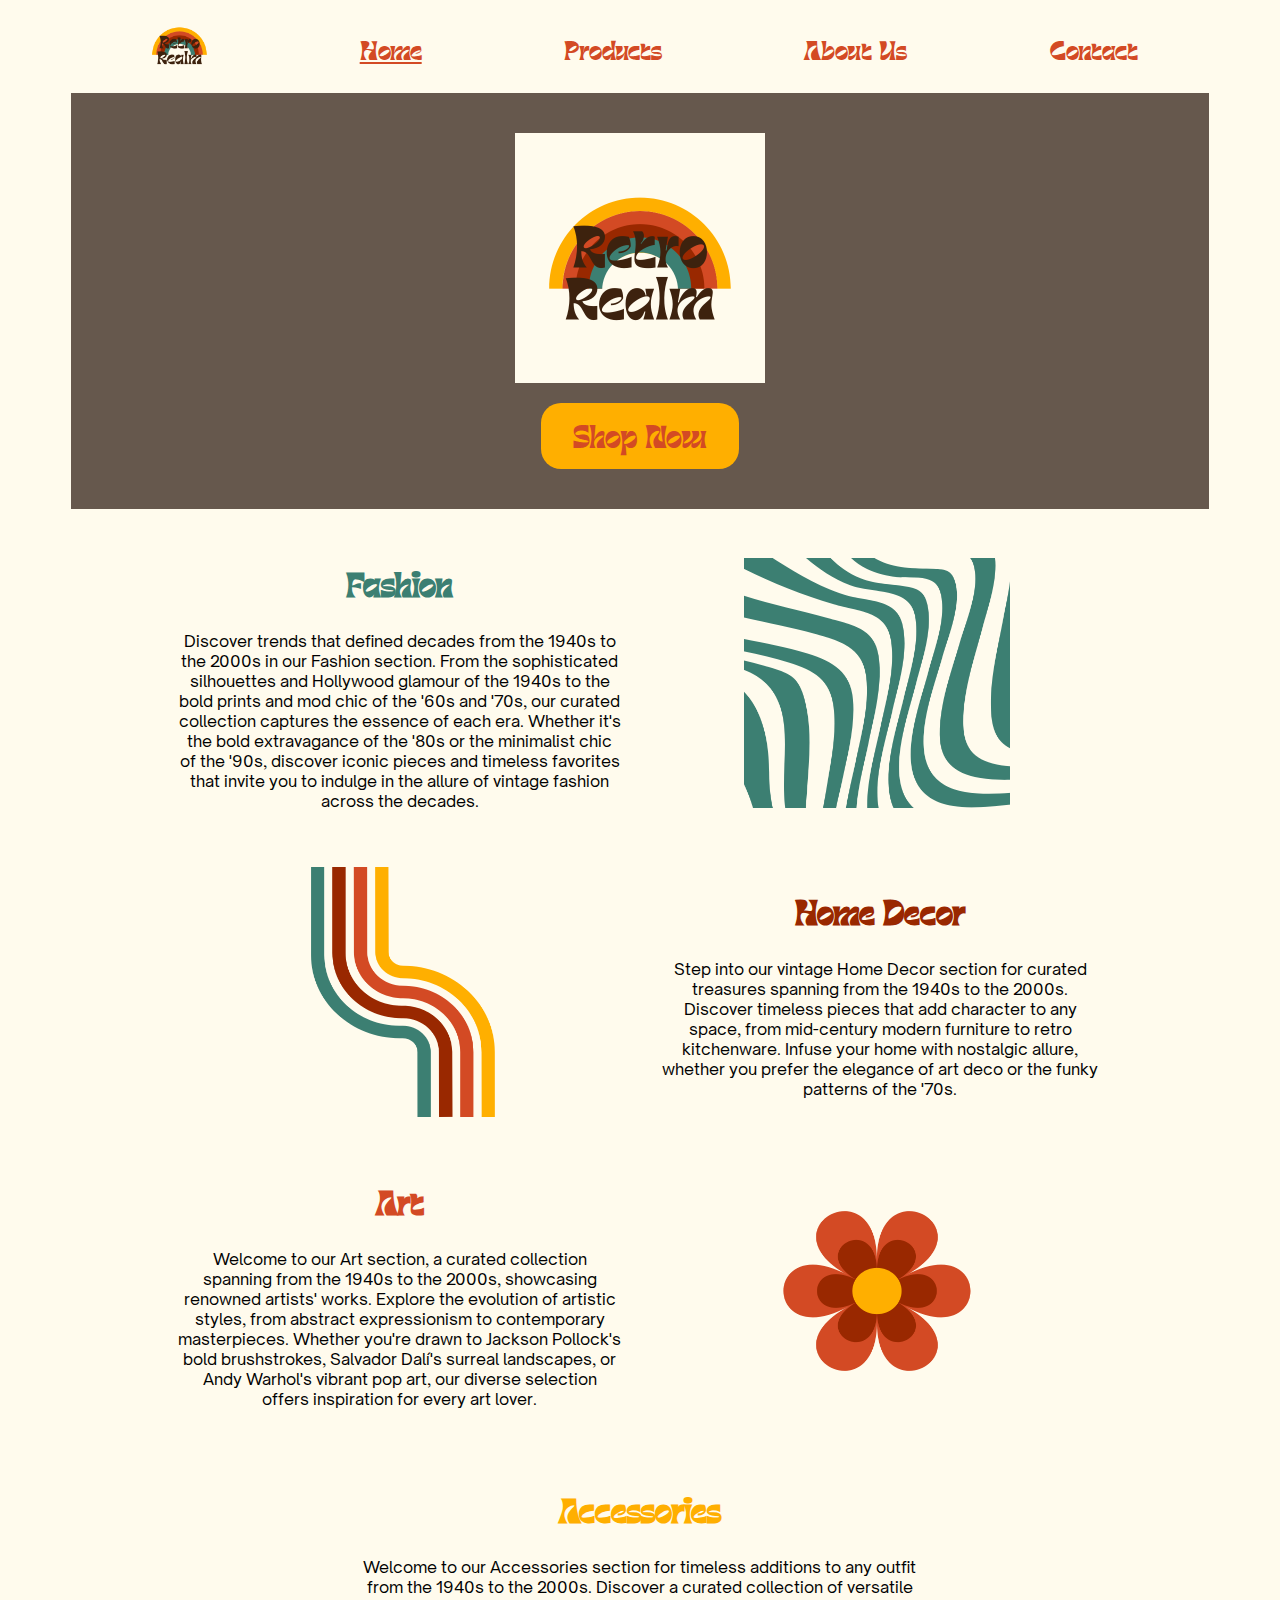
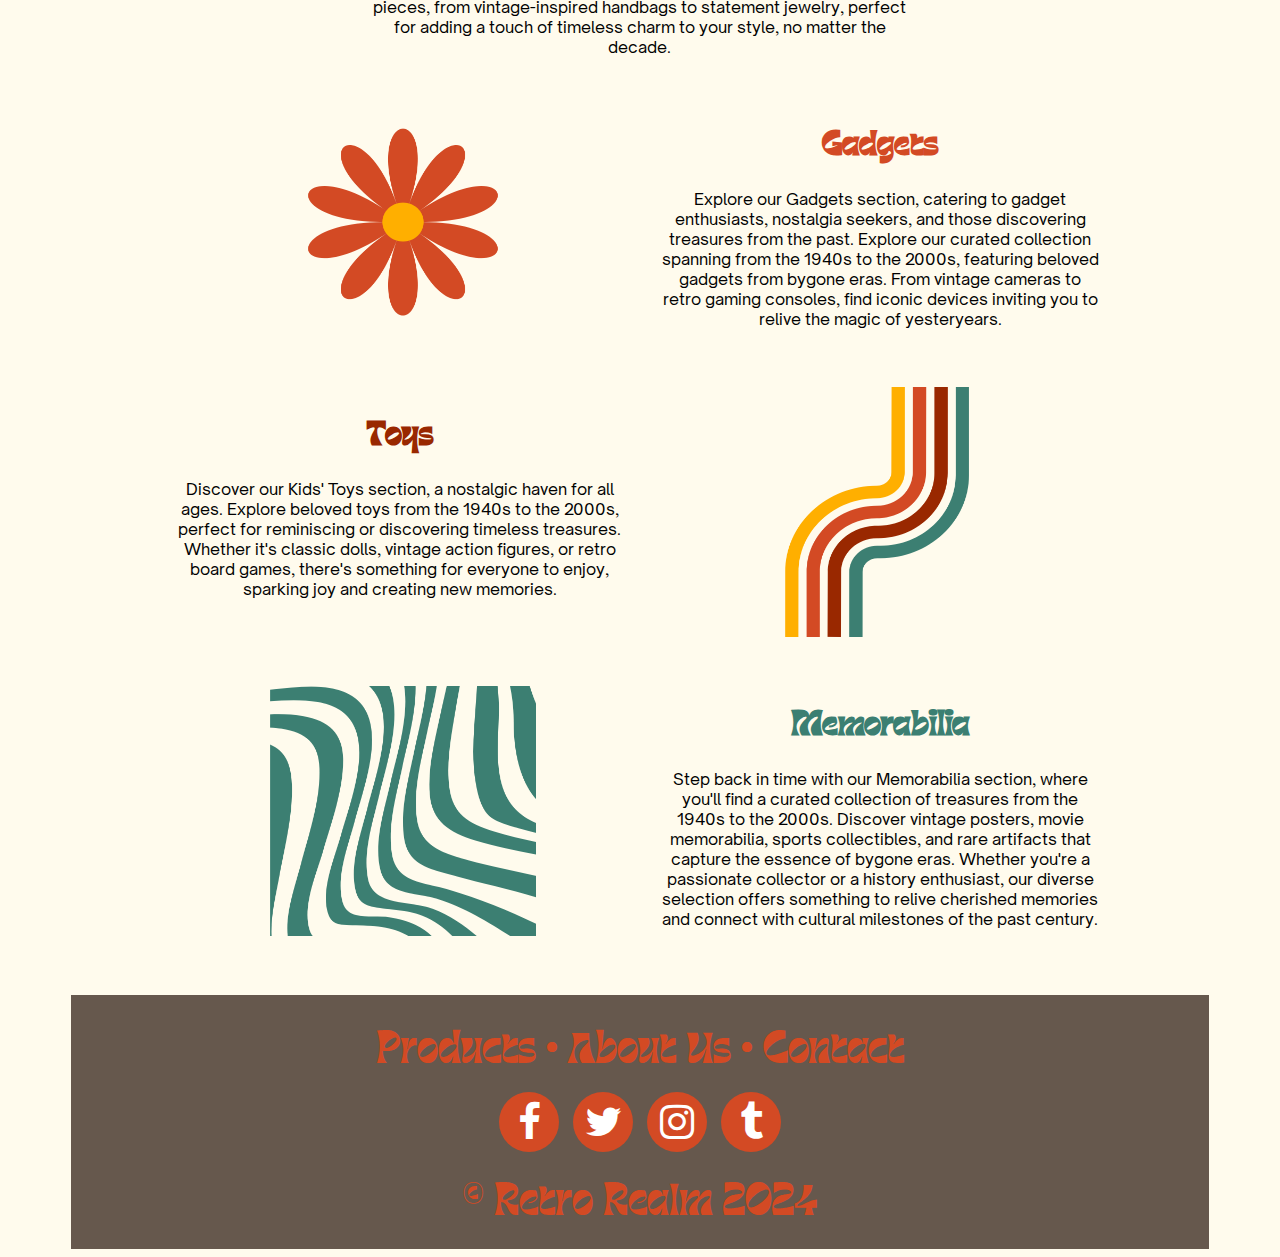
==== index.html @ 14c00068 "first commit" ====
<!DOCTYPE html>
<html lang="en">

<head>
    <meta charset="UTF-8">
    <meta name="viewport" content="width=device-width, initial-scale=1.0">
    <title>Retro Realm Homepage</title>
    <link rel="stylesheet" href="style.css">
    <link rel="stylesheet" href="https://cdnjs.cloudflare.com/ajax/libs/font-awesome/4.7.0/css/font-awesome.min.css">

</head>

<body>
    <div class="wrapper">
        <nav>
            <a href="/">
                <img src="/images/logo.png" alt="Retro realm with rainbow behind it" width="75px" height="75px">
            </a>
            <a href="/" style="text-decoration: underline;">Home</a>
            <a href="/products.html">Products</a>
            <a href="/about_us.html">About Us</a>
            <a href="/contact.html">Contact</a>
        </nav>
        <div class="header">
            <img src="/images/logo.png" alt="Retro realm with rainbow behind it" width="250px" height="250px">
            <a href="/products.html" id="button">Shop Now</a>
        </div>
        <div class="content">
            <div class="boxes" id="box1">
                <div class="text">
                    <h1>Fashion</h1>
                    <p>Discover trends that defined decades from the 1940s to the 2000s in our Fashion section. From the
                        sophisticated silhouettes
                        and Hollywood glamour of the 1940s to the bold prints and mod chic of the '60s and '70s, our
                        curated
                        collection captures the essence of each era. Whether it's the bold extravagance of the '80s or
                        the
                        minimalist chic of the '90s, discover iconic pieces and timeless favorites that invite you to
                        indulge in the allure of vintage fashion across the decades.</p>
                </div>
                <img src="/images/7.png" alt="">
            </div>
            <div class="boxes" id="box2">
                <div class="text">
                    <h1>Home Decor</h1>
                    <p>Step into our vintage Home Decor section for curated treasures spanning from the 1940s to the
                        2000s.
                        Discover timeless pieces that add character to any space, from mid-century modern furniture to
                        retro
                        kitchenware. Infuse your home with nostalgic allure, whether you prefer the elegance of art deco
                        or
                        the funky patterns of the '70s.</p>
                </div>
                <img src="/images/8.png" alt="">
            </div>
            <div class="boxes" id="box3">
                <div class="text">
                    <h1>Art</h1>
                    <p>Welcome to our Art section, a curated collection spanning from the 1940s to the 2000s, showcasing
                        renowned artists' works. Explore the evolution of artistic styles, from abstract expressionism
                        to
                        contemporary masterpieces. Whether you're drawn to Jackson Pollock's bold brushstrokes, Salvador
                        Dalí's surreal landscapes, or Andy Warhol's vibrant pop art, our diverse selection offers
                        inspiration for every art lover.</p>
                </div>
                <img src="/images/9.png" alt="">
            </div>
            <div class="boxes" id="box4">
                <div class="text">
                    <h1>Accessories</h1>
                    <p>Welcome to our Accessories section for timeless additions to any outfit from the 1940s to the
                        2000s.
                        Discover a curated collection of versatile pieces, from vintage-inspired handbags to statement
                        jewelry, perfect for adding a touch of timeless charm to your style, no matter the decade.</p>
                </div>
            </div>
            <div class="boxes" id="box5">
                <div class="text">
                    <h1>Gadgets</h1>
                    <p>Explore our Gadgets section, catering to gadget enthusiasts, nostalgia seekers, and those
                        discovering
                        treasures from the past. Explore our curated collection spanning from the 1940s to the 2000s,
                        featuring beloved gadgets from bygone eras. From vintage cameras to retro gaming consoles, find
                        iconic devices inviting you to relive the magic of yesteryears.</p>
                </div>
                <img src="/images/10.png" alt="">
            </div>
            <div class="boxes" id="box6">
                <div class="text">
                    <h1>Toys</h1>
                    <p>Discover our Kids' Toys section, a nostalgic haven for all ages. Explore beloved toys from the
                        1940s
                        to the 2000s, perfect for reminiscing or discovering timeless treasures. Whether it's classic
                        dolls,
                        vintage action figures, or retro board games, there's something for everyone to enjoy, sparking
                        joy
                        and creating new memories.</p>
                </div>
                <img src="/images/11.png" alt="">
            </div>

            <div class="boxes" id="box7">
                <div class="text">
                    <h1>Memorabilia</h1>
                    <p>Step back in time with our Memorabilia section, where you'll find a curated collection of
                        treasures
                        from the 1940s to the 2000s. Discover vintage posters, movie memorabilia, sports collectibles,
                        and
                        rare artifacts that capture the essence of bygone eras. Whether you're a passionate collector or
                        a
                        history enthusiast, our diverse selection offers something to relive cherished memories and
                        connect
                        with cultural milestones of the past century.</p>
                </div>
                <img src="/images/12.png" alt="">
            </div>
        </div>
        <footer>
            <div id="links">
                <a href="/products.html">Products</a>
                &#x2022;
                <a href="/about_us.html">About Us</a>
                &#x2022;
                <a href="/contact.html">Contact</a>
            </div>
            <div id="social">
                <a href="https://www.facebook.com/" class="fa fa-facebook"></a>
                <a href="https://twitter.com/" class="fa fa-twitter"></a>
                <a href="https://www.instagram.com/" class="fa fa-instagram"></a>
                <a href="tumblr" class="fa fa-tumblr"></a>
            </div>
            <p>&copy; Retro Realm 2024</p>
        </footer>
    </div>
</body>

</html>
---- style.css ----
@font-face {
  font-family: Barbra;
  src: url(/fonts/Barbra-Regular.woff);
}

@font-face {
  font-family: OpenSauce;
  src: url(/fonts/OpenSauce.woff);
}

* {
  font-family: Barbra;
}

body {
  background-color: #fffbed;
}

.wrapper {
  width: 90%;
  margin: 0 auto;
}

nav {
  display: flex;
  justify-content: space-around;
  align-items: center;
  font-size: 25px;
}

a {
  color: #d34a24;
  text-decoration: none;
}

nav a:hover {
  color: #992800;
}

#links a:hover {
  text-decoration: underline;
}

.header {
  display: flex;
  flex-direction: column;
  justify-content: center;
  align-items: center;
  background-color: #66584d;
  row-gap: 20px;
  padding: 40px 0px;
}

#button {
  background-color: #ffaf00;
  color: #d34a24;
  padding: 10px 32px;
  border-radius: 20px;
  font-size: 30px;
}

#btn {
  background-color: #ffaf00;
  color: #d34a24;
  padding: 5px 15px;
  border-radius: 20px;
  font-size: 20px;
  text-align: center;
  border: none;
}

#checkout {
  background-color: #ffaf00;
  color: #d34a24;
  padding: 5px 15px;
  border-radius: 20px;
  font-size: 20px;
  text-align: center;
  width: 300px;
  margin: 0 auto;
}

#button:hover,
#btn:hover,
#checkout:hover {
  text-decoration: underline;
}

.content {
  display: flex;
  flex-direction: column;
  row-gap: 20px;
  padding-top: 20px;
  width: 90%;
  margin: 0 auto;
}

.boxes {
  display: flex;
  flex-direction: row;
  padding: 10px 50px;
  text-align: center;
  column-gap: 30px;
}

#box2,
#box5,
#box7 {
  flex-direction: row-reverse;
}

#box1 h1,
#box7 h1 {
  color: #3c7f72;
}

#box2 h1,
#box6 h1 {
  color: #992800;
}

#box3 h1,
#box5 h1 {
  color: #d34a24;
}

#box4 h1 {
  color: #ffaf00;
}

.boxes img {
  display: flex;
  align-self: center;
  width: 30%;
  padding: 0 10%;
  height: 250px;
}

.text {
  width: 50%;
}

#box4 .text {
  text-align: center;
  width: 100%;
}

#box4 p {
  width: 60%;
  margin: 0 auto;
}

.content p,
.card p,
.card sub,
.about p,
.cart p {
  font-family: OpenSauce;
}

.products {
  display: grid;
  grid-template-columns: auto auto auto;
  margin: 50px auto;
  word-break: break-word;
  justify-content: space-around;
  padding: 10px;
  row-gap: 30px;
}

.card {
  width: 300px;
  padding: 20px 30px;
  border: 5px solid #d34a24;
  display: flex;
  flex-direction: column;
  background-color: white;
  justify-content: center;
}

.card img {
  align-self: center;
}

.card p {
  margin: 0;
  padding: 0;
}

.card sub {
  color: #992800;
  padding: 10px 0;
  font-weight: bold;
}

.card h1 {
  color: #3c7f72;
}

#product_link {
  display: flex;
  justify-content: space-around;
  margin-top: 20px;
}

#product_link .fa {
  width: 20px;
}
.about {
  width: 90%;
  margin: 20px auto;
  display: flex;
  flex-direction: row;
  border: 5px solid #d34a24;
  padding: 0 20px;
  background-color: white;
}

#para {
  align-self: center;
}

.about h1 {
  color: #d34a24;
}

.about p {
  margin: 20px auto;
}

.about img {
  width: 50%;
  height: 500px;
}

.cart {
  display: flex;
  flex-direction: row;
  width: 90%;
  margin: 20px auto;
  column-gap: 50px;
  border: 5px solid #d34a24;
  padding: 20px;
  background-color: white;
}

.cart h1 {
  color: #d34a24;
}

.items {
  width: 50%;
  row-gap: 20px;
  display: flex;
  flex-direction: column;
}

.item {
  display: flex;
  flex-direction: row;
  justify-content: space-between;
  padding: 10px;
  align-items: center;
}

.items .item {
  border: 1px solid #66584d;
}

.order {
  width: 50%;
  row-gap: 20px;
  display: flex;
  flex-direction: column;
}

.orders {
  border-left: 1px solid #66584d;
}

.container {
  background-color: white;
  padding: 20px;
}

.container h1,
label {
  color: #d34a24;
}

.container input[type="text"],
.container select,
.container option,
.container textarea {
  width: 100%;
  padding: 12px;
  border: 1px solid #ccc;
  border-radius: 4px;
  box-sizing: border-box;
  margin-top: 6px;
  margin-bottom: 16px;
  resize: vertical;
  font-family: OpenSauce !important;
}

.container input[type="submit"] {
  background-color: #ffaf00;
  color: #d34a24;
  padding: 10px 32px;
  border-radius: 20px;
  font-size: 20px;
  border: none;
}

footer {
  background-color: #66584d;
  width: 100%;
  display: flex;
  flex-direction: column;
  align-items: center;
  color: #d34a24;
  row-gap: 10px;
  padding: 20px 0;
  font-size: 40px;
  margin-top: 40px;
}

.fa {
  padding: 10px;
  width: 40px;
  text-align: center;
  text-decoration: none;
  margin: 5px 2px;
  border-radius: 50%;
  background: #d34a24;
  color: white;
}

footer p {
  margin: 0;
  display: flex;
  justify-items: baseline;
}

@media screen and (max-width: 1272px) and (min-width: 865px) {
  .products {
    grid-template-columns: auto auto;
  }
}

@media screen and (max-width: 864px) {
  .wrapper {
    width: 100%;
  }

  nav {
    flex-direction: column;
    margin-bottom: 20px;
  }

  .content {
    flex-direction: column;
    row-gap: 0;
  }

  .boxes {
    flex-direction: column !important;
  }

  .text {
    width: 100%;
  }

  .boxes img {
    padding: 0;
    width: 0;
    height: 0;
    visibility: hidden;
  }

  .about {
    width: auto;
    border: 5px solid #d34a24;
    flex-direction: column;
  }

  .about h1 {
    text-align: center;
  }

  .about img {
    width: auto;
    height: auto;
  }

  .products {
    grid-template-columns: auto;
  }

  .card {
    width: auto;
    text-align: center;
  }

  footer {
    margin: 0;
    font-size: 20px;
  }

  .fa {
    width: 20px;
  }
}
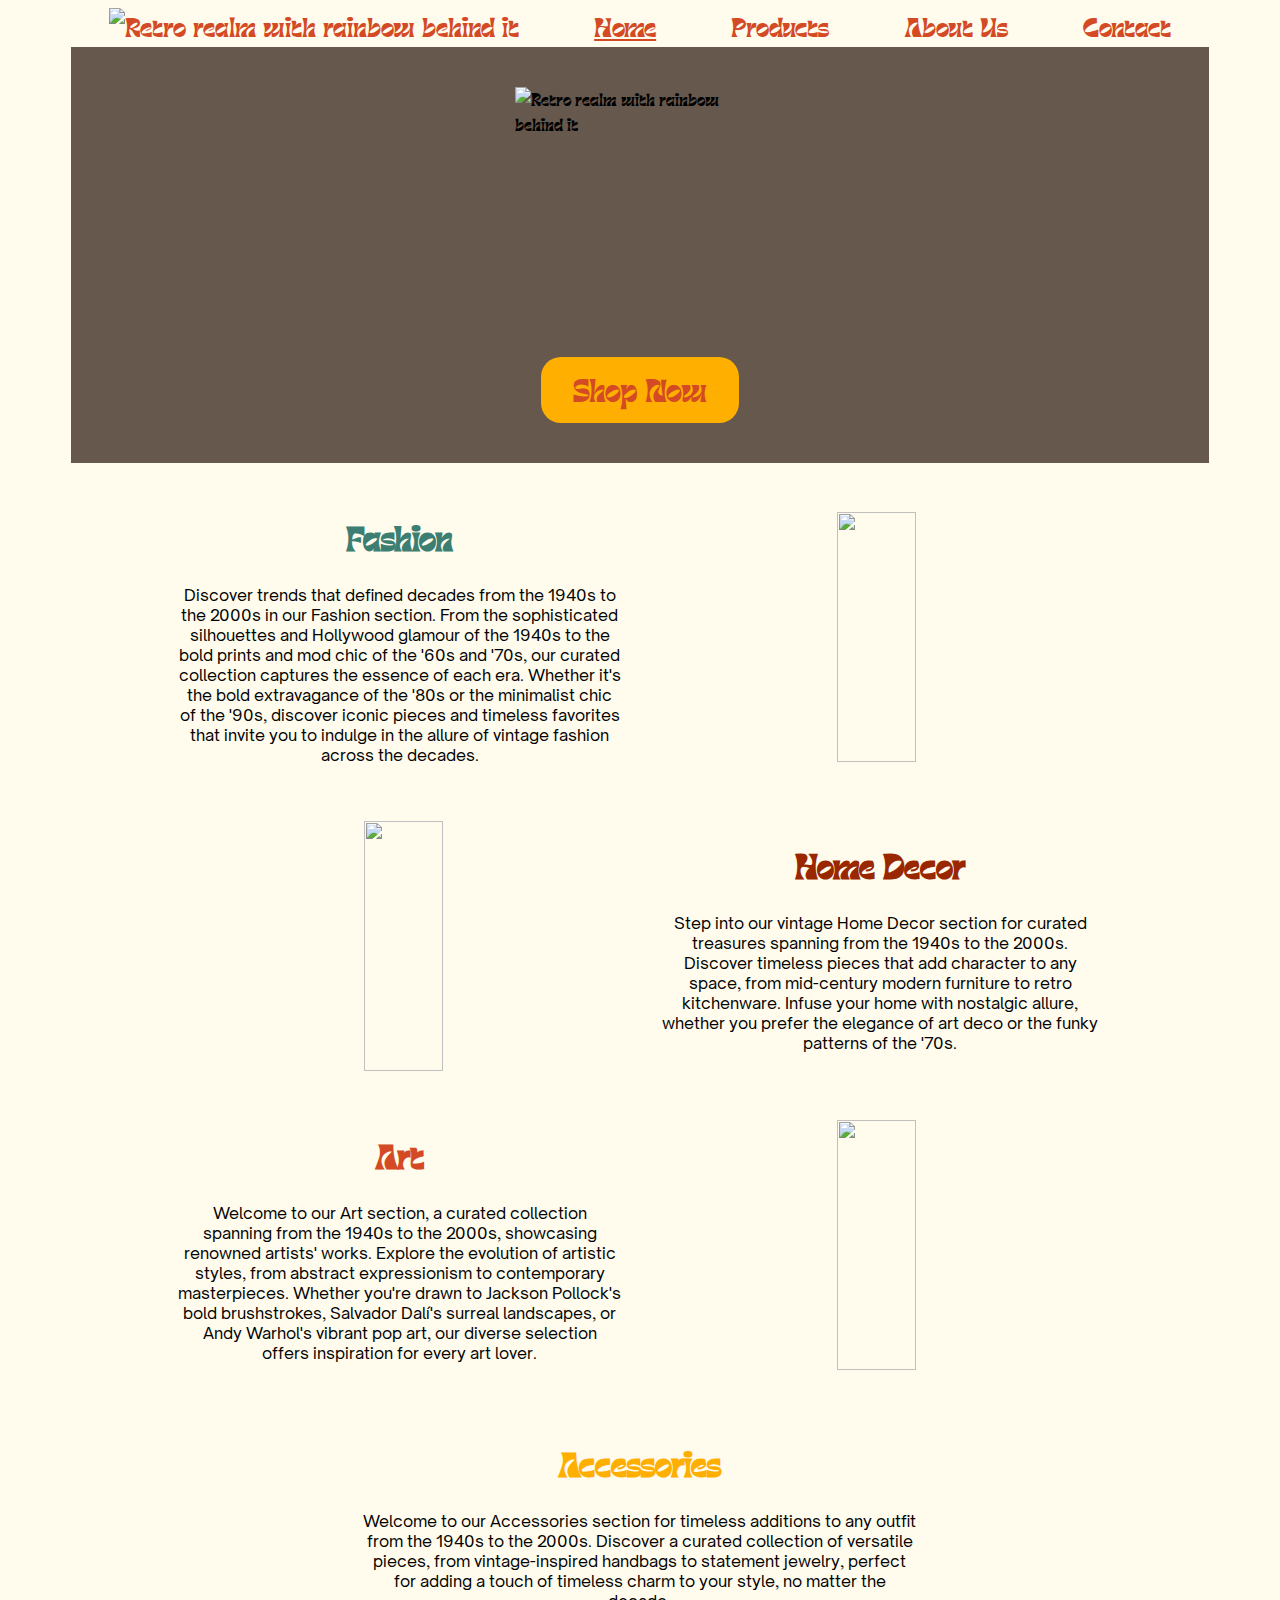
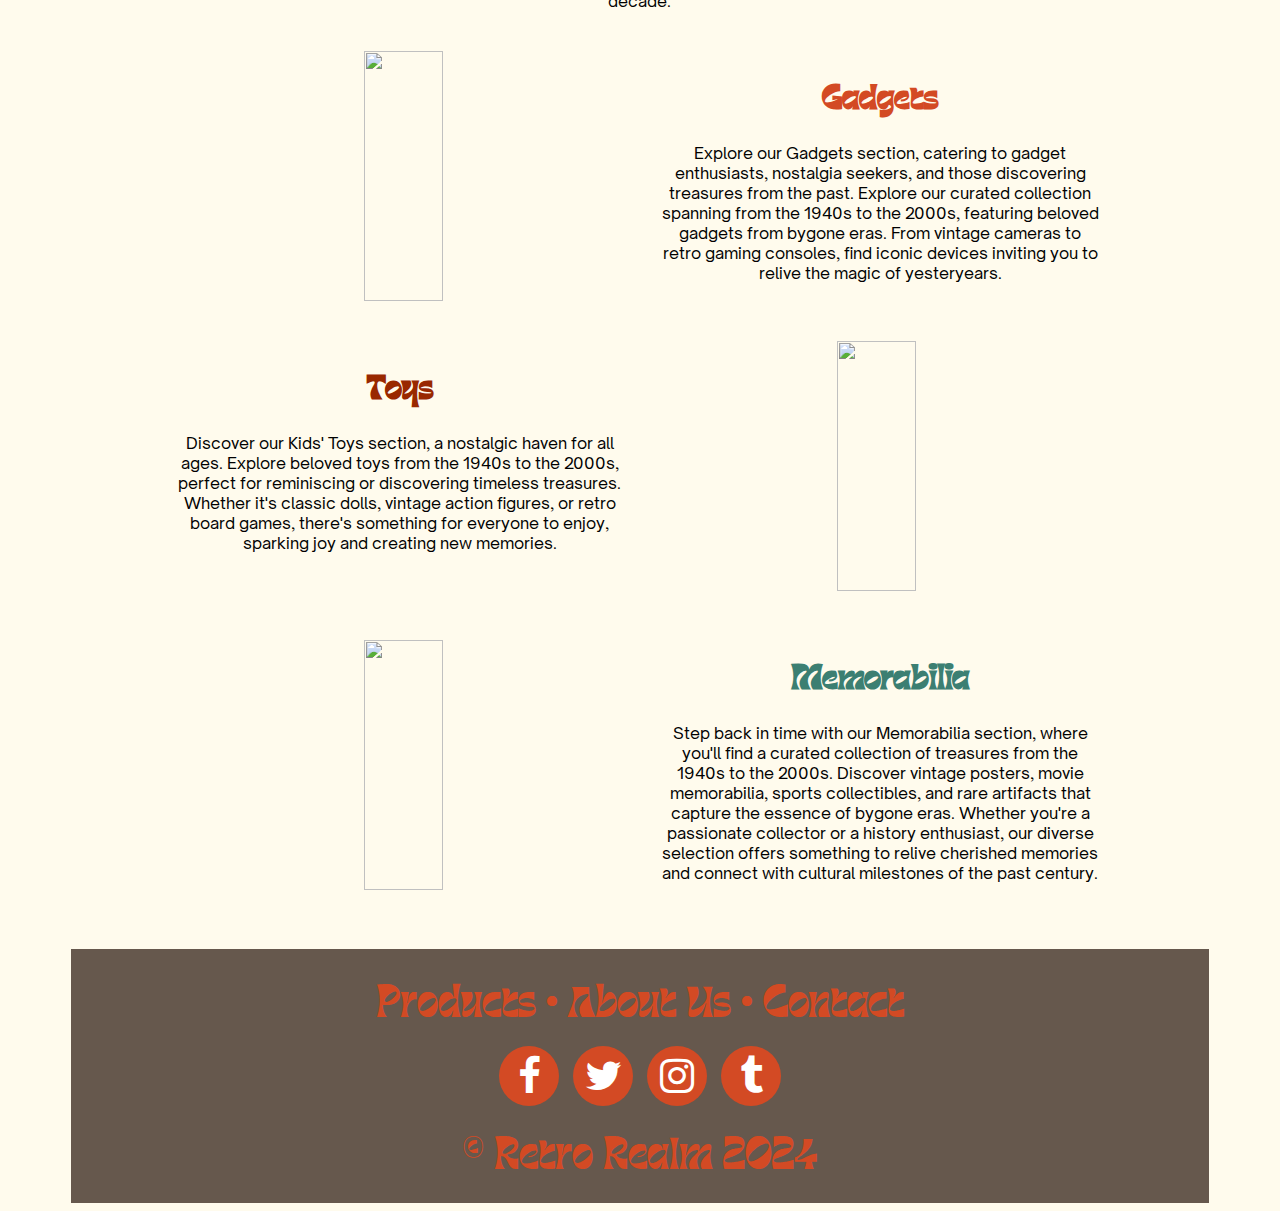
==== commit 769c00d1: "Update index.html" ====
--- a/index.html
+++ b/index.html
@@ -13,17 +13,17 @@
 <body>
     <div class="wrapper">
         <nav>
-            <a href="/">
-                <img src="/images/logo.png" alt="Retro realm with rainbow behind it" width="75px" height="75px">
+            <a href="/CIS235/">
+                <img src="/CIS235/images/logo.png" alt="Retro realm with rainbow behind it" width="75px" height="75px">
             </a>
-            <a href="/" style="text-decoration: underline;">Home</a>
-            <a href="/products.html">Products</a>
-            <a href="/about_us.html">About Us</a>
-            <a href="/contact.html">Contact</a>
+            <a href="/CIS235/" style="text-decoration: underline;">Home</a>
+            <a href="/CIS235/products.html">Products</a>
+            <a href="/CIS235/about_us.html">About Us</a>
+            <a href="/CIS235/contact.html">Contact</a>
         </nav>
         <div class="header">
-            <img src="/images/logo.png" alt="Retro realm with rainbow behind it" width="250px" height="250px">
-            <a href="/products.html" id="button">Shop Now</a>
+            <img src="/CIS235/images/logo.png" alt="Retro realm with rainbow behind it" width="250px" height="250px">
+            <a href="/CIS235/products.html" id="button">Shop Now</a>
         </div>
         <div class="content">
             <div class="boxes" id="box1">
@@ -38,7 +38,7 @@
                         minimalist chic of the '90s, discover iconic pieces and timeless favorites that invite you to
                         indulge in the allure of vintage fashion across the decades.</p>
                 </div>
-                <img src="/images/7.png" alt="">
+                <img src="/CIS235/images/7.png" alt="">
             </div>
             <div class="boxes" id="box2">
                 <div class="text">
@@ -51,7 +51,7 @@
                         or
                         the funky patterns of the '70s.</p>
                 </div>
-                <img src="/images/8.png" alt="">
+                <img src="/CIS235/images/8.png" alt="">
             </div>
             <div class="boxes" id="box3">
                 <div class="text">
@@ -63,7 +63,7 @@
                         Dalí's surreal landscapes, or Andy Warhol's vibrant pop art, our diverse selection offers
                         inspiration for every art lover.</p>
                 </div>
-                <img src="/images/9.png" alt="">
+                <img src="/CIS235/images/9.png" alt="">
             </div>
             <div class="boxes" id="box4">
                 <div class="text">
@@ -83,7 +83,7 @@
                         featuring beloved gadgets from bygone eras. From vintage cameras to retro gaming consoles, find
                         iconic devices inviting you to relive the magic of yesteryears.</p>
                 </div>
-                <img src="/images/10.png" alt="">
+                <img src="/CIS235/images/10.png" alt="">
             </div>
             <div class="boxes" id="box6">
                 <div class="text">
@@ -96,7 +96,7 @@
                         joy
                         and creating new memories.</p>
                 </div>
-                <img src="/images/11.png" alt="">
+                <img src="/CIS235/images/11.png" alt="">
             </div>
 
             <div class="boxes" id="box7">
@@ -112,16 +112,16 @@
                         connect
                         with cultural milestones of the past century.</p>
                 </div>
-                <img src="/images/12.png" alt="">
+                <img src="/CIS235/images/12.png" alt="">
             </div>
         </div>
         <footer>
             <div id="links">
-                <a href="/products.html">Products</a>
+                <a href="/CIS235/products.html">Products</a>
                 &#x2022;
-                <a href="/about_us.html">About Us</a>
+                <a href="/CIS235/about_us.html">About Us</a>
                 &#x2022;
-                <a href="/contact.html">Contact</a>
+                <a href="/CIS235/contact.html">Contact</a>
             </div>
             <div id="social">
                 <a href="https://www.facebook.com/" class="fa fa-facebook"></a>
@@ -134,4 +134,4 @@
     </div>
 </body>
 
-</html>+</html>
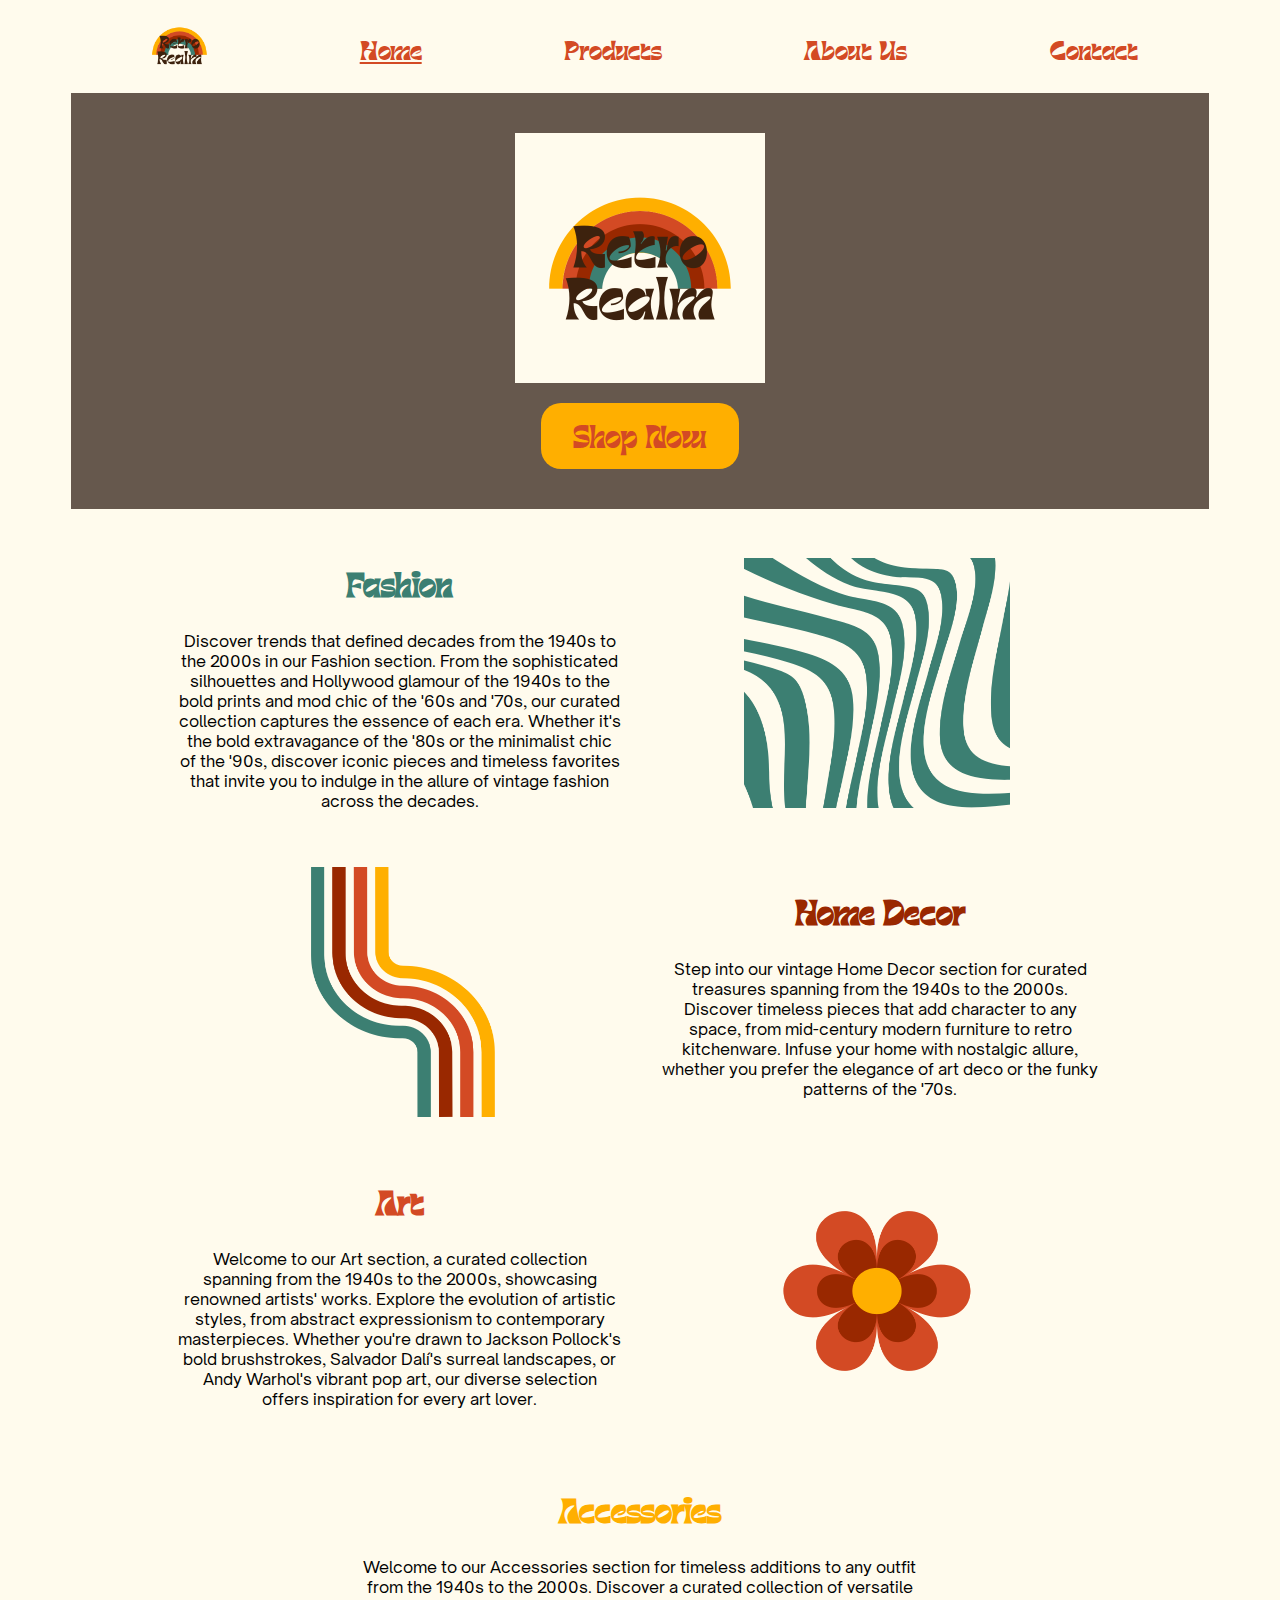
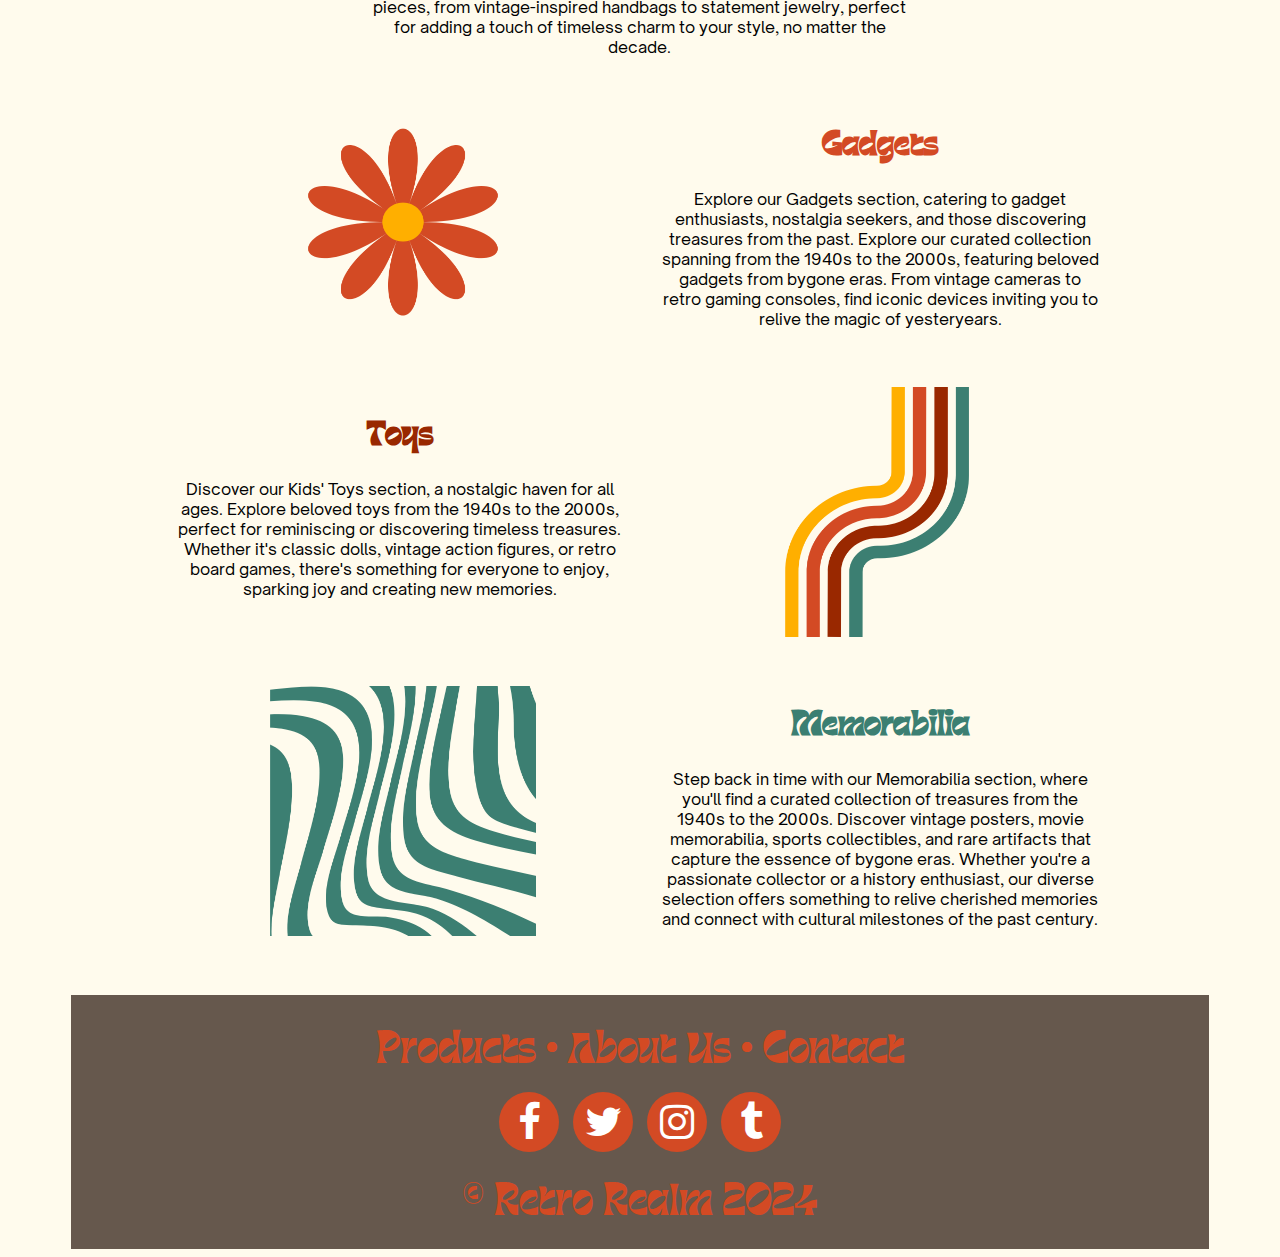
==== commit 299d181b: "changed src and href links" ====
--- a/index.html
+++ b/index.html
@@ -13,17 +13,17 @@
 <body>
     <div class="wrapper">
         <nav>
-            <a href="/CIS235/">
-                <img src="/CIS235/images/logo.png" alt="Retro realm with rainbow behind it" width="75px" height="75px">
+            <a href="index.html">
+                <img src="images/logo.png" alt="Retro realm with rainbow behind it" width="75px" height="75px">
             </a>
-            <a href="/CIS235/" style="text-decoration: underline;">Home</a>
-            <a href="/CIS235/products.html">Products</a>
-            <a href="/CIS235/about_us.html">About Us</a>
-            <a href="/CIS235/contact.html">Contact</a>
+            <a href="index.html" style="text-decoration: underline;">Home</a>
+            <a href="products.html">Products</a>
+            <a href="about_us.html">About Us</a>
+            <a href="contact.html">Contact</a>
         </nav>
         <div class="header">
-            <img src="/CIS235/images/logo.png" alt="Retro realm with rainbow behind it" width="250px" height="250px">
-            <a href="/CIS235/products.html" id="button">Shop Now</a>
+            <img src="images/logo.png" alt="Retro realm with rainbow behind it" width="250px" height="250px">
+            <a href="products.html" id="button">Shop Now</a>
         </div>
         <div class="content">
             <div class="boxes" id="box1">
@@ -38,7 +38,7 @@
                         minimalist chic of the '90s, discover iconic pieces and timeless favorites that invite you to
                         indulge in the allure of vintage fashion across the decades.</p>
                 </div>
-                <img src="/CIS235/images/7.png" alt="">
+                <img src="images/7.png" alt="">
             </div>
             <div class="boxes" id="box2">
                 <div class="text">
@@ -51,7 +51,7 @@
                         or
                         the funky patterns of the '70s.</p>
                 </div>
-                <img src="/CIS235/images/8.png" alt="">
+                <img src="images/8.png" alt="">
             </div>
             <div class="boxes" id="box3">
                 <div class="text">
@@ -63,7 +63,7 @@
                         Dalí's surreal landscapes, or Andy Warhol's vibrant pop art, our diverse selection offers
                         inspiration for every art lover.</p>
                 </div>
-                <img src="/CIS235/images/9.png" alt="">
+                <img src="images/9.png" alt="">
             </div>
             <div class="boxes" id="box4">
                 <div class="text">
@@ -83,7 +83,7 @@
                         featuring beloved gadgets from bygone eras. From vintage cameras to retro gaming consoles, find
                         iconic devices inviting you to relive the magic of yesteryears.</p>
                 </div>
-                <img src="/CIS235/images/10.png" alt="">
+                <img src="images/10.png" alt="">
             </div>
             <div class="boxes" id="box6">
                 <div class="text">
@@ -96,7 +96,7 @@
                         joy
                         and creating new memories.</p>
                 </div>
-                <img src="/CIS235/images/11.png" alt="">
+                <img src="images/11.png" alt="">
             </div>
 
             <div class="boxes" id="box7">
@@ -112,26 +112,26 @@
                         connect
                         with cultural milestones of the past century.</p>
                 </div>
-                <img src="/CIS235/images/12.png" alt="">
+                <img src="images/12.png" alt="">
             </div>
         </div>
         <footer>
             <div id="links">
-                <a href="/CIS235/products.html">Products</a>
+                <a href="products.html">Products</a>
                 &#x2022;
-                <a href="/CIS235/about_us.html">About Us</a>
+                <a href="about_us.html">About Us</a>
                 &#x2022;
-                <a href="/CIS235/contact.html">Contact</a>
+                <a href="contact.html">Contact</a>
             </div>
             <div id="social">
                 <a href="https://www.facebook.com/" class="fa fa-facebook"></a>
                 <a href="https://twitter.com/" class="fa fa-twitter"></a>
                 <a href="https://www.instagram.com/" class="fa fa-instagram"></a>
-                <a href="tumblr" class="fa fa-tumblr"></a>
+                <a href="https://tumblr.com/" class="fa fa-tumblr"></a>
             </div>
             <p>&copy; Retro Realm 2024</p>
         </footer>
     </div>
 </body>
 
-</html>
+</html>